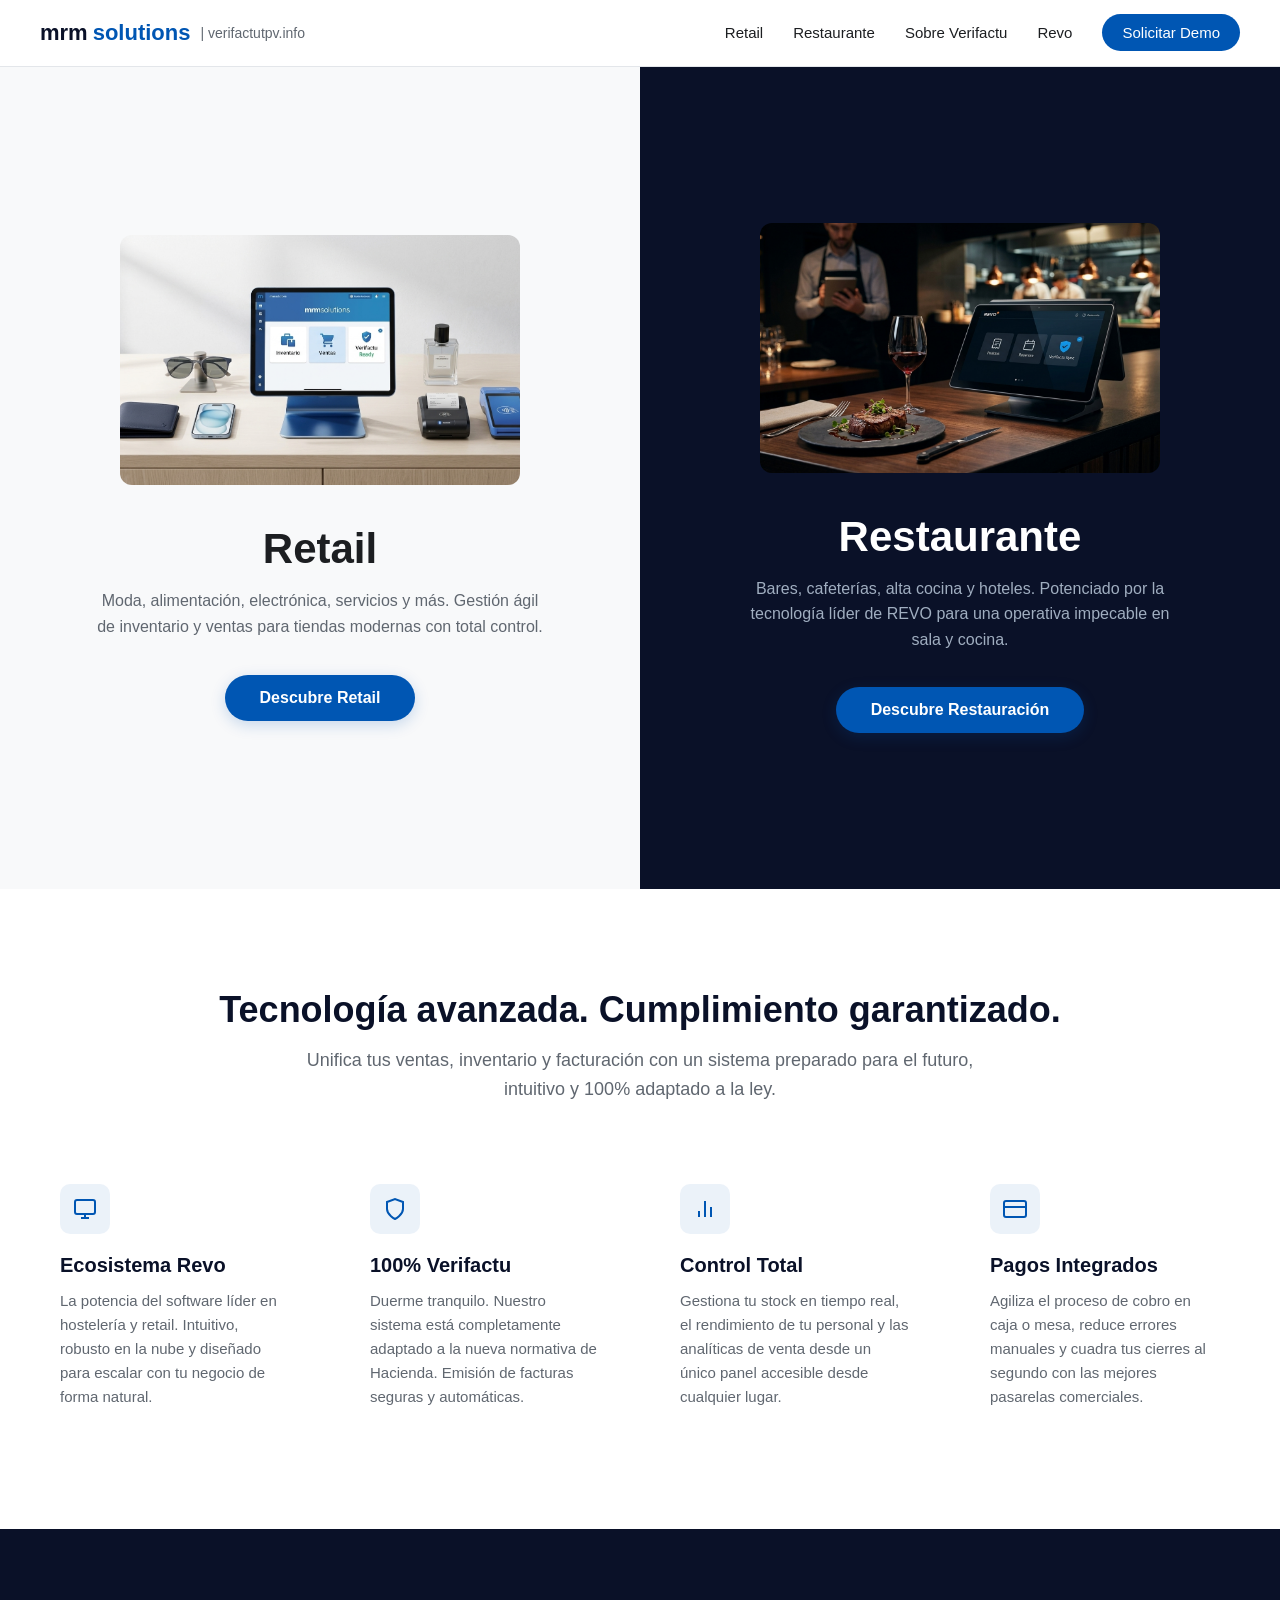
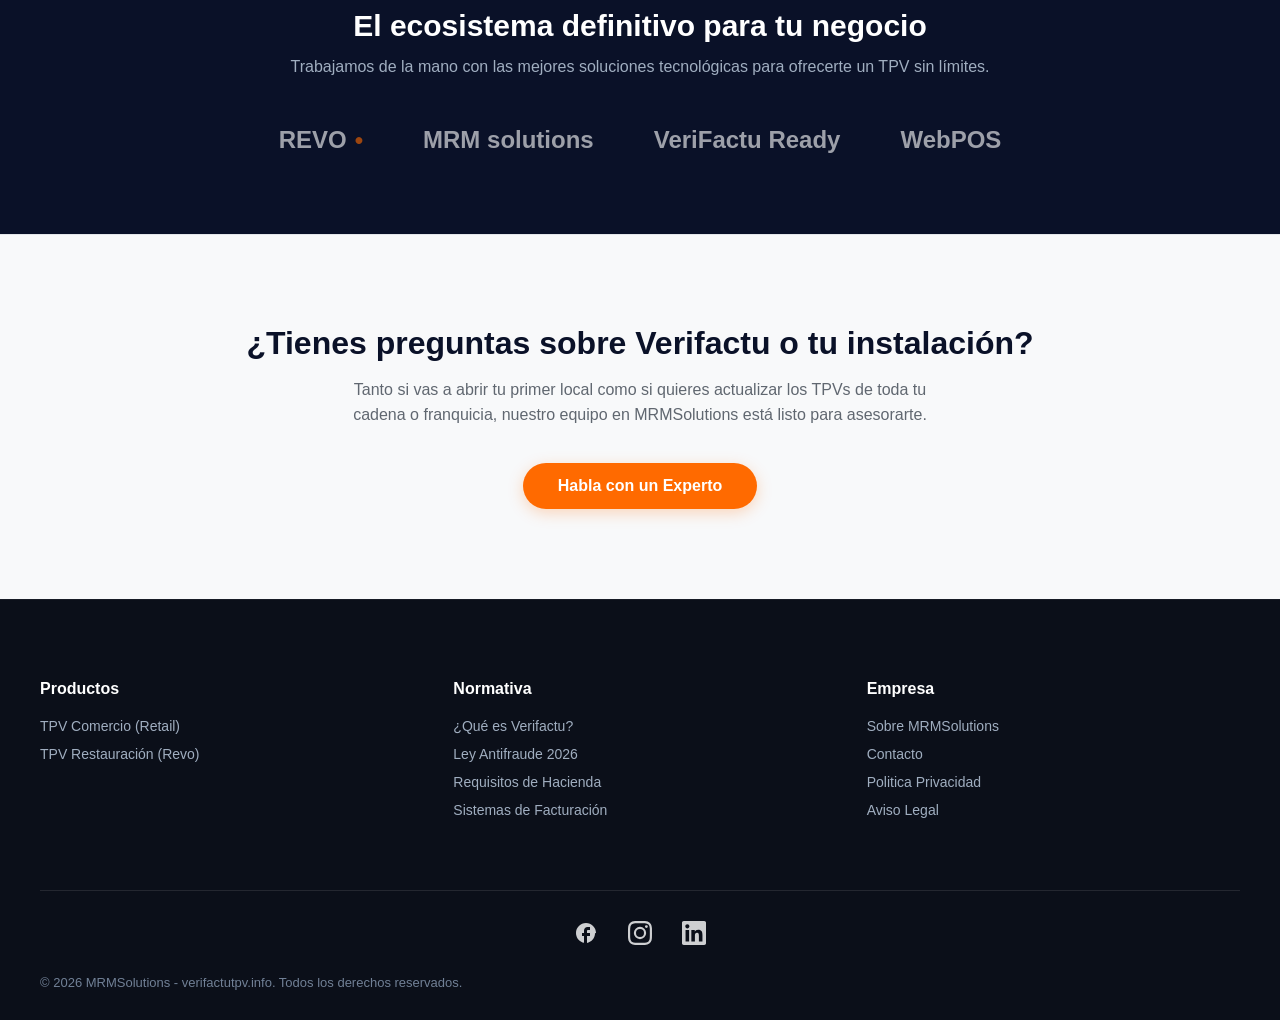
==== index.html @ 999eb77f "Web MRM Solutions/Verifactutpv" ====
<!DOCTYPE html>
<html lang="es">
<head>
    <meta charset="UTF-8">
    <meta name="viewport" content="width=device-width, initial-scale=1.0">
    <title>Verifactu TPV | Soluciones Inteligentes por MRMSolutions</title>
    <link rel="stylesheet" href="../CSS/index.css">
</head>
<body>

    <nav class="navbar">
        <a href="https://mrmsolutions.es/" class="logo mrm">
            mrm<span>solutions</span><span class="domain">| verifactutpv.info</span>
        </a>
        
        <button class="menu-toggle" id="mobile-menu" aria-label="Abrir menú">
            <span class="bar"></span>
            <span class="bar"></span>
            <span class="bar"></span>
        </button>

        <ul class="nav-links" id="nav-links">
            <li><a href="Retail.html">Retail</a></li>
            <li><a href="Restaurante.html">Restaurante</a></li>
            <li><a href="https://www.cegid.com/ib/es/sistema-verifactu/">Sobre Verifactu</a></li>
            <li><a href="https://mrmsolutions.es/revo-xef-tpv-para-restaurantes/">Revo</a></li>
            <li><a href="#contacto" class="nav-btn">Solicitar Demo</a></li>
        </ul>
    </nav>

    <section class="hero-split">
        <div class="hero-half hero-retail" id="comercio">
            <div class="hero-image-container">
                <img src ="../IMG/Retail.png" alt="Solución TPV para Retail MRMSolutions" class="hero-tpv-image">
            </div>
            <h1>Retail</h1>
            <p>Moda, alimentación, electrónica, servicios y más. Gestión ágil de inventario y ventas para tiendas modernas con total control.</p>
            <a href="Retail.html" class="btn btn-blue">Descubre Retail</a>
        </div>

        <div class="hero-half hero-restaurant" id="hosteleria">
            <div class="hero-image-container">
                <img src ="../IMG/Resturante.png" alt="Solución TPV para Restaurante MRMSolutions" class="hero-tpv-image">
            </div>
            <h1>Restaurante</h1>
            <p>Bares, cafeterías, alta cocina y hoteles. Potenciado por la tecnología líder de REVO para una operativa impecable en sala y cocina.</p>
            <a href="Restaurante.html" class="btn btn-blue">Descubre Restauración</a>
        </div>
    </section>

    <section class="features-section" id="verifactu">
        <div class="section-header">
            <h2>Tecnología avanzada. Cumplimiento garantizado.</h2>
            <p>Unifica tus ventas, inventario y facturación con un sistema preparado para el futuro, intuitivo y 100% adaptado a la ley.</p>
        </div>
        
        <div class="features-grid">
            <div class="feature-card">
                <div class="feature-icon">
                    <svg width="24" height="24" viewBox="0 0 24 24" fill="none" stroke="currentColor" stroke-width="2"><rect x="2" y="3" width="20" height="14" rx="2" ry="2"></rect><line x1="8" y1="21" x2="16" y2="21"></line><line x1="12" y1="17" x2="12" y2="21"></line></svg>
                </div>
                <h3>Ecosistema Revo</h3>
                <p>La potencia del software líder en hostelería y retail. Intuitivo, robusto en la nube y diseñado para escalar con tu negocio de forma natural.</p>
            </div>
            <div class="feature-card">
                <div class="feature-icon">
                    <svg width="24" height="24" viewBox="0 0 24 24" fill="none" stroke="currentColor" stroke-width="2"><path d="M12 22s8-4 8-10V5l-8-3-8 3v7c0 6 8 10 8 10z"></path></svg>
                </div>
                <h3>100% Verifactu</h3>
                <p>Duerme tranquilo. Nuestro sistema está completamente adaptado a la nueva normativa de Hacienda. Emisión de facturas seguras y automáticas.</p>
            </div>
            <div class="feature-card">
                <div class="feature-icon">
                    <svg width="24" height="24" viewBox="0 0 24 24" fill="none" stroke="currentColor" stroke-width="2"><line x1="18" y1="20" x2="18" y2="10"></line><line x1="12" y1="20" x2="12" y2="4"></line><line x1="6" y1="20" x2="6" y2="14"></line></svg>
                </div>
                <h3>Control Total</h3>
                <p>Gestiona tu stock en tiempo real, el rendimiento de tu personal y las analíticas de venta desde un único panel accesible desde cualquier lugar.</p>
            </div>
            <div class="feature-card">
                <div class="feature-icon">
                    <svg width="24" height="24" viewBox="0 0 24 24" fill="none" stroke="currentColor" stroke-width="2"><rect x="1" y="4" width="22" height="16" rx="2" ry="2"></rect><line x1="1" y1="10" x2="23" y2="10"></line></svg>
                </div>
                <h3>Pagos Integrados</h3>
                <p>Agiliza el proceso de cobro en caja o mesa, reduce errores manuales y cuadra tus cierres al segundo con las mejores pasarelas comerciales.</p>
            </div>
        </div>
    </section>

    <section class="ecosystem-section" id="revo">
        <h2>El ecosistema definitivo para tu negocio</h2>
        <p>Trabajamos de la mano con las mejores soluciones tecnológicas para ofrecerte un TPV sin límites.</p>
        <div class="partners-logos">
            <div class="logo-placeholder logo-revo">REVO<span>•</span></div>
            <div class="logo-placeholder">MRM solutions</div>
            <div class="logo-placeholder">VeriFactu Ready</div>
            <div class="logo-placeholder">WebPOS</div>
        </div>
    </section>

    <section class="cta-section" id="contacto">
        <h2>¿Tienes preguntas sobre Verifactu o tu instalación?</h2>
        <p>Tanto si vas a abrir tu primer local como si quieres actualizar los TPVs de toda tu cadena o franquicia, nuestro equipo en MRMSolutions está listo para asesorarte.</p>
        <a href="mailto:info@mrmsolutions.es" class="btn btn-orange">Habla con un Experto</a>
    </section>

    <footer class="footer">
        <div class="footer-grid">
            <div class="footer-col">
                <h4>Productos</h4>
                <ul>
                    <li><a href="Retail.html">TPV Comercio (Retail)</a></li>
                    <li><a href="Restaurante.html">TPV Restauración (Revo)</a></li>
                </ul>
            </div>
            <div class="footer-col">
                <h4>Normativa</h4>
                <ul>
                    <li><a href="https://www.cegid.com/ib/es/sistema-verifactu/">¿Qué es Verifactu?</a></li>
                    <li><a href="https://www.hacienda.gob.es/eu-ES/Prensa/Noticias/Paginas/2025/20250401-CM-Ampliacion-plazo-factura-electronica.aspx">Ley Antifraude 2026</a></li>
                    <li><a href="https://sede.agenciatributaria.gob.es/Sede/iva/sistemas-informaticos-facturacion-verifactu/preguntas-frecuentes/caracteristicas-requisitos-sif-capacidad-remision-etc_.html">Requisitos de Hacienda</a></li>
                    <li><a href="https://sede.agenciatributaria.gob.es/Sede/iva/sistemas-informaticos-facturacion-verifactu/preguntas-frecuentes/sistemas-verifactu.html">Sistemas de Facturación</a></li>
                </ul>
            </div>
            <div class="footer-col">
                <h4>Empresa</h4>
                <ul>
                    <li><a href="https://mrmsolutions.es/">Sobre MRMSolutions</a></li>
                    <li><a href="https://mrmsolutions.es/contactanos/">Contacto</a></li>
                    <li><a href="https://mrmsolutions.es/privacy-policy/">Politica Privacidad</a></li>
                    <li><a href="https://mrmsolutions.es/aviso-legal/">Aviso Legal</a></li>
                </ul>
            </div>
        </div>
        <div class="footer-socials">
            <a href="https://www.facebook.com/MRMFoodserviceSolutions/?locale=es_ES" aria-label="Facebook">
                <svg viewBox="0 0 24 24"><path d="M22 12c0-5.52-4.48-10-10-10S2 6.48 2 12c0 4.84 3.44 8.87 8 9.8V15H8v-3h2V9.5C10 7.57 11.57 6 13.5 6H16v3h-2c-.55 0-1 .45-1 1v2h3v3h-3v6.95c4.56-.93 8-4.96 8-9.8z"/></svg>
            </a>
            <a href="https://www.instagram.com/mrm_solutions/" aria-label="Instagram">
                <svg viewBox="0 0 24 24"><path d="M12 2.163c3.204 0 3.584.012 4.85.07 3.252.148 4.771 1.691 4.919 4.919.058 1.265.069 1.645.069 4.849 0 3.205-.012 3.584-.069 4.849-.149 3.225-1.664 4.771-4.919 4.919-1.266.058-1.644.07-4.85.07-3.204 0-3.584-.012-4.849-.07-3.26-.149-4.771-1.699-4.919-4.92-.058-1.265-.07-1.644-.07-4.849 0-3.204.013-3.583.07-4.849.149-3.227 1.664-4.771 4.919-4.919 1.266-.057 1.645-.069 4.849-.069zM12 0C8.741 0 8.333.014 7.053.072 2.695.272.273 2.69.073 7.051.014 8.333 0 8.741 0 12c0 3.259.014 3.668.072 4.948.2 4.358 2.618 6.78 6.98 6.98 1.281.058 1.689.072 4.948.072 3.259 0 3.668-.014 4.948-.072 4.354-.2 6.782-2.618 6.979-6.98.059-1.28.073-1.689.073-4.948 0-3.259-.014-3.667-.072-4.947-.196-4.354-2.617-6.78-6.979-6.98C15.668.014 15.259 0 12 0zm0 5.838a6.162 6.162 0 1 0 0 12.324 6.162 6.162 0 0 0 0-12.324zM12 16a4 4 0 1 1 0-8 4 4 0 0 1 0 8zm6.406-11.845a1.44 1.44 0 1 0 0 2.881 1.44 1.44 0 0 0 0-2.881z"/></svg>
            </a>
            <a href="https://www.linkedin.com/company/mrm-solutions-sl/?originalSubdomain=es" aria-label="LinkedIn">
                <svg viewBox="0 0 24 24"><path d="M20.447 20.452h-3.554v-5.569c0-1.328-.027-3.037-1.852-3.037-1.853 0-2.136 1.445-2.136 2.939v5.667H9.351V9h3.414v1.561h.046c.477-.9 1.637-1.85 3.37-1.85 3.601 0 4.267 2.37 4.267 5.455v6.286zM5.337 7.433c-1.144 0-2.063-.926-2.063-2.065 0-1.138.92-2.063 2.063-2.063 1.14 0 2.064.925 2.064 2.063 0 1.139-.925 2.065-2.064 2.065zm1.782 13.019H3.555V9h3.564v11.452zM22.225 0H1.771C.792 0 0 .774 0 1.729v20.542C0 23.227.792 24 1.771 24h20.451C23.2 24 24 23.227 24 22.271V1.729C24 .774 23.2 0 22.222 0z"/></svg>
            </a>
        </div>
        <div class="footer-bottom">
            <p>&copy; 2026 MRMSolutions - verifactutpv.info. Todos los derechos reservados.</p>
        </div>
    </footer>

    <script src="../JS/script.js"></script>
</body>
</html>
---- CSS/index.css ----
/* Variables de Entorno y Colores de Marca (mrmsolutions) */
:root {
    --primary-blue: #0056b3;
    --dark-blue: #0a1128;
    --accent-orange: #ff6a00;
    --light-bg: #f8f9fa;
    --text-dark: #1c1e21;
    --text-light: #ffffff;
    --grey-text: #606770;
    --border-color: #e3e6ea;
}

/* Resets Generales */
* {
    box-sizing: border-box;
    margin: 0;
    padding: 0;
    font-family: -apple-system, BlinkMacSystemFont, "Segoe UI", Roboto, Helvetica, Arial, sans-serif;
}

body {
    color: var(--text-dark);
    background-color: #ffffff;
    overflow-x: hidden;
}

/* Navbar */
.navbar {
    display: flex;
    justify-content: space-between;
    align-items: center;
    padding: 20px 40px;
    background-color: #ffffff;
    border-bottom: 1px solid var(--border-color);
    position: sticky;
    top: 0;
    z-index: 1000;
}

.logo {
    font-size: 22px;
    font-weight: 800;
    color: var(--dark-blue);
    text-decoration: none;
    display: flex;
    align-items: center;
    gap: 5px;
}

.logo span {
    color: var(--primary-blue);
}

.logo .domain {
    font-size: 14px;
    font-weight: 400;
    color: var(--grey-text);
    margin-left: 5px;
}

.nav-links {
    display: flex;
    list-style: none;
    gap: 30px;
    align-items: center;
}

.nav-links a {
    text-decoration: none;
    color: var(--text-dark);
    font-weight: 500;
    font-size: 15px;
    transition: color 0.2s ease;
}

.nav-links a:hover {
    color: var(--primary-blue);
}

.nav-btn {
    background-color: var(--primary-blue);
    color: #fff !important;
    padding: 10px 20px;
    border-radius: 50px;
    font-weight: 600;
    transition: background-color 0.2s ease;
}

.nav-btn:hover {
    background-color: #004085;
}

/* Menú Hamburguesa para Móviles */
.menu-toggle {
    display: none;
    flex-direction: column;
    cursor: pointer;
    background: transparent;
    border: none;
    gap: 4px;
}

.menu-toggle .bar {
    height: 3px;
    width: 25px;
    background-color: var(--text-dark);
    border-radius: 10px;
    transition: all 0.3s ease;
}

/* Hero Split Section */
.hero-split {
    display: flex;
    min-height: calc(100vh - 78px);
    width: 100%;
}

.hero-half {
    flex: 1;
    display: flex;
    flex-direction: column;
    justify-content: center;
    align-items: center;
    padding: 60px 40px;
    text-align: center;
    position: relative;
    transition: all 0.3s ease;
}

/* Lado Izquierdo: Retail */
.hero-retail {
    background-color: var(--light-bg);
    color: var(--text-dark);
}

/* Lado Derecho: Restaurant */
.hero-restaurant {
    background-color: var(--dark-blue);
    color: var(--text-light);
}

.hero-image-container {
    width: 100%;
    max-width: 400px;
    height: 250px;
    margin-bottom: 40px;
    display: flex;
    justify-content: center;
    align-items: center;
    border-radius: 12px;
    overflow: hidden;  /*Importante para que la imagen respete los bordes redondeados*/
    background:transparent;
}

.hero-tpv-image {
    width: 100%;
    height: 100%;
    object-fit: cover; /* Esto hace  que la imagen llene el espacio sin deformarse, recortandose un poco si es necesario */
    object-position: center; /*Centra la imagen dentro del recorte*/
    border-radius: 12 px; /* Mismo radio que el contenedor */
}

.hero-restaurant .hero-image-container {
    background: rgba(255,255,255,0.05);
}

.hero-image-placeholder {
    width: 70%;
    height: 70%;
    opacity: 0.8;
}

.hero-half h1 {
    font-size: 42px;
    font-weight: 700;
    margin-bottom: 15px;
}

.hero-half p {
    font-size: 16px;
    max-width: 450px;
    margin-bottom: 35px;
    line-height: 1.6;
}

.hero-retail p { color: var(--grey-text); }
.hero-restaurant p { color: #a0aec0; }

/* Botones */
.btn {
    display: inline-block;
    padding: 14px 35px;
    border-radius: 50px;
    font-size: 16px;
    font-weight: 600;
    text-decoration: none;
    transition: transform 0.2s ease, box-shadow 0.2s ease;
}

.btn:hover {
    transform: translateY(-2px);
}

.btn-blue {
    background-color: var(--primary-blue);
    color: #ffffff;
    box-shadow: 0 4px 15px rgba(0, 86, 179, 0.2);
}

.btn-blue:hover { background-color: #004494; }


/* Features Section */
.features-section {
    padding: 100px 40px;
    background-color: #ffffff;
    text-align: center;
}

.section-header { margin-bottom: 60px; }

.section-header h2 {
    font-size: 36px;
    font-weight: 700;
    color: var(--dark-blue);
    margin-bottom: 15px;
}

.section-header p {
    font-size: 18px;
    color: var(--grey-text);
    max-width: 700px;
    margin: 0 auto;
    line-height: 1.6;
}

.features-grid {
    display: grid;
    grid-template-columns: repeat(auto-fit, minmax(250px, 1fr));
    gap: 40px;
    max-width: 1200px;
    margin: 0 auto;
}

.feature-card {
    text-align: left;
    padding: 20px;
    transition: transform 0.3s ease, box-shadow 0.3s ease;
    border-radius: 8px;
}

.feature-card:hover {
    transform: translateY(-5px);
    box-shadow: 0 10px 25px rgba(0,0,0,0.05);
}

.feature-icon {
    width: 50px;
    height: 50px;
    background-color: rgba(0, 86, 179, 0.08);
    border-radius: 10px;
    display: flex;
    justify-content: center;
    align-items: center;
    margin-bottom: 20px;
    color: var(--primary-blue);
}

.feature-card h3 {
    font-size: 20px;
    font-weight: 600;
    margin-bottom: 12px;
    color: var(--dark-blue);
}

.feature-card p {
    font-size: 15px;
    color: var(--grey-text);
    line-height: 1.6;
}

/* Ecosystem / Partners Section */
.ecosystem-section {
    background-color: var(--dark-blue);
    color: var(--text-light);
    padding: 80px 40px;
    text-align: center;
}

.ecosystem-section h2 {
    font-size: 30px;
    margin-bottom: 15px;
    font-weight: 700;
}

.ecosystem-section p {
    color: #a0aec0;
    margin-bottom: 50px;
    font-size: 16px;
}

.partners-logos {
    display: flex;
    justify-content: center;
    align-items: center;
    gap: 60px;
    flex-wrap: wrap;
    max-width: 1000px;
    margin: 0 auto;
}

.logo-placeholder {
    font-size: 24px;
    font-weight: 700;
    opacity: 0.6;
    color: #ffffff;
    display: flex;
    align-items: center;
    gap: 8px;
}

.logo-revo span { color: var(--accent-orange); }

/* CTA Section */
.cta-section {
    background-color: var(--light-bg);
    padding: 90px 40px;
    text-align: center;
    border-top: 1px solid var(--border-color);
}

.cta-section h2 {
    font-size: 32px;
    color: var(--dark-blue);
    margin-bottom: 15px;
    font-weight: 700;
}

.cta-section p {
    font-size: 16px;
    color: var(--grey-text);
    max-width: 600px;
    margin: 0 auto 35px auto;
    line-height: 1.6;
}

.btn-orange {
    background-color: var(--accent-orange);
    color: #ffffff;
    box-shadow: 0 4px 15px rgba(255, 106, 0, 0.25);
}

.btn-orange:hover { background-color: #e05d00; }



/* Footer */
.footer {
    background-color: #0b0f19;
    color: #ffffff;
    padding: 80px 40px 30px 40px;
    font-size: 14px;
    border-top: 1px solid rgba(255,255,255,0.05);
}

.footer-socials {
    display: flex !important;          /* Forzamos que se muestre en pantalla */
    justify-content: center !important; /* Totalmente centrado horizontalmente */
    align-items: center !important;
    gap: 30px !important;              /* Separación limpia entre iconos */
    margin: 40px auto 30px auto !important;
    padding-top: 30px !important;
    border-top: 1px solid rgba(255, 255, 255, 0.1) !important; /* Línea divisoria clara */
    width: 100% !important;
    max-width: 1200px !important;
}

.footer-socials a {
    display: inline-flex !important;
    text-decoration: none !important;
    transition: transform 0.2s ease-in-out !important;
}

/* Forzamos el color blanco e impedimos que se rompa el tamaño */
.footer-socials svg {
    width: 24px !important;           /* Tamaño idéntico a la imagen original */
    height: 24px !important;
    fill: #ffffff !important;         /* ¡BLANCO OBLIGATORIO para que se vea! */
    opacity: 0.8 !important;          /* Opacidad elegante de fondo */
    transition: opacity 0.2s ease !important;
}

/* Efecto visual al pasar el ratón por encima (Hover) */
.footer-socials a:hover svg {
    opacity: 1 !important;            /* Brillo máximo */
}

.footer-socials a:hover {
    transform: translateY(-3px) !important; /* Pequeña animación hacia arriba */
}

.footer-grid {
    display: grid;
    grid-template-columns: repeat(auto-fit, minmax(200px, 1fr));
    gap: 40px;
    max-width: 1200px;
    margin: 0 auto 60px auto;
}

.footer-col h4 {
    font-size: 16px;
    font-weight: 600;
    margin-bottom: 20px;
    color: #ffffff;
}

.footer-col ul { list-style: none; }
.footer-col ul li { margin-bottom: 12px; }

.footer-col ul li a {
    color: #a0aec0;
    text-decoration: none;
    transition: color 0.2s ease;
}

.footer-col ul li a:hover { color: #ffffff; }

.footer-bottom {
    display: flex;
    justify-content: space-between;
    align-items: center;
    flex-wrap: wrap;
    gap: 20px;
    font-size: 13px;
    color: #718096;
}

.footer-legal a {
    color: #718096;
    text-decoration: none;
    margin-left: 20px;
    transition: color 0.2s;
}

.footer-legal a:hover { color: #a0aec0; }

/* Responsive Media Queries */
@media (max-width: 768px) {
    .menu-toggle { display: flex; }

    .nav-links {
        display: none;
        flex-direction: column;
        width: 100%;
        position: absolute;
        top: 73px;
        left: 0;
        background-color: #ffffff;
        padding: 20px;
        border-bottom: 1px solid var(--border-color);
        box-shadow: 0 10px 15px rgba(0,0,0,0.05);
        gap: 20px;
    }

    .nav-links.active { display: flex; }
    .nav-btn { width: 100%; text-align: center; }
    .hero-split { flex-direction: column; }
    .hero-half { padding: 80px 20px; }
    .hero-half h1 { font-size: 32px; }
    .features-section, .cta-section, .ecosystem-section { padding: 60px 20px; }
    .footer-bottom { flex-direction: column; text-align: center; }
    .footer-legal a { margin: 0 10px; }

    .footer-socials {
        gap: 22px;
        margin: 30px 0 20px 0;
    }
    .footer-bottom {
        flex-direction: column;
        text-align: center;
    }
    .footer-legal a {
        margin: 0 10px;
    }
}
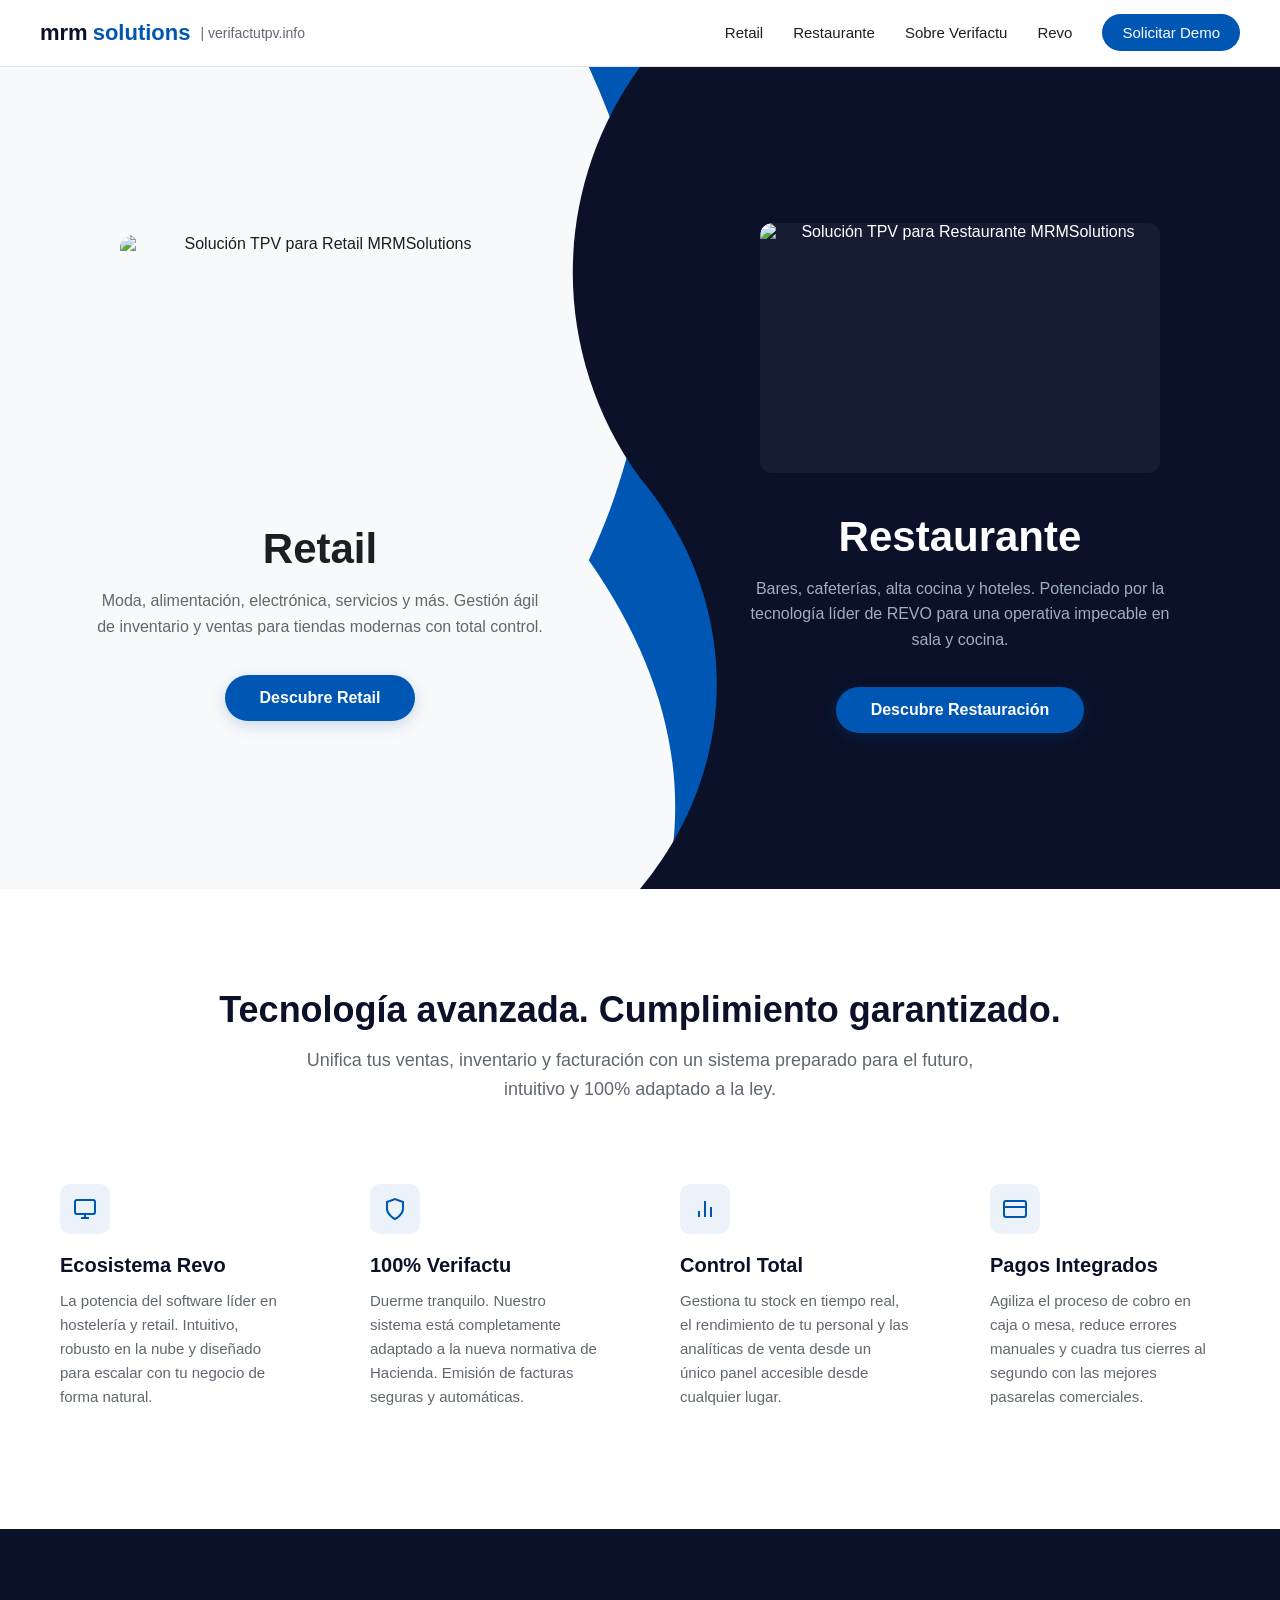
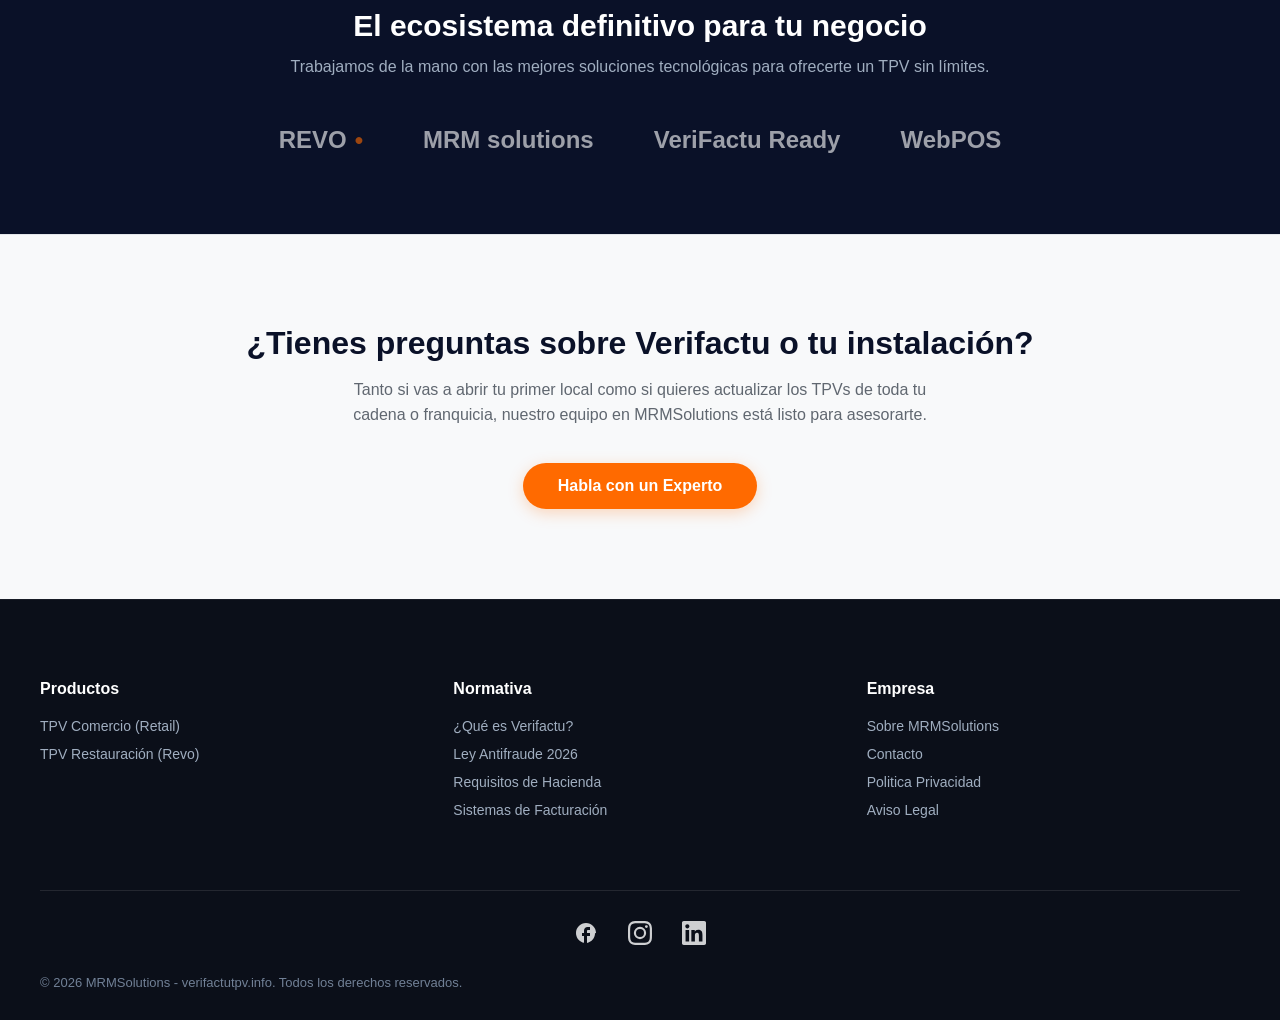
==== commit afb04fb6: "Web MRM Solutions/Verifactutpv" ====
--- a/index.html
+++ b/index.html
@@ -4,7 +4,7 @@
     <meta charset="UTF-8">
     <meta name="viewport" content="width=device-width, initial-scale=1.0">
     <title>Verifactu TPV | Soluciones Inteligentes por MRMSolutions</title>
-    <link rel="stylesheet" href="../CSS/index.css">
+    <link rel="stylesheet" href="CSS/index.css">
 </head>
 <body>
 
@@ -29,9 +29,18 @@
     </nav>
 
     <section class="hero-split">
+        <div class="clouds-background">
+            <svg class="cloud-back" preserveAspectRatio="none" viewBox="0 0 100 200">
+                <path d="M 46,0 C 52,20 52,40 46,60 C 55,80 55,100 46,120 C 53,140 53,160 46,180 C 52,190 52,195 46,200 L 100,200 L 100,0 Z"></path>
+            </svg>
+            <svg class="cloud-front" preserveAspectRatio="none" viewBox="0 0 100 200">
+                <path d="M 50,0 C 43,15 43,35 50,50 C 58,65 58,85 50,100 C 43,115 43,135 50,150 C 58,165 58,185 50,200 L 100,200 L 100,0 Z"></path>
+            </svg>
+        </div>
+
         <div class="hero-half hero-retail" id="comercio">
             <div class="hero-image-container">
-                <img src ="../IMG/Retail.png" alt="Solución TPV para Retail MRMSolutions" class="hero-tpv-image">
+                <img src ="../Pagina web verifactutpv/IMG/Retail.png" alt="Solución TPV para Retail MRMSolutions" class="hero-tpv-image">
             </div>
             <h1>Retail</h1>
             <p>Moda, alimentación, electrónica, servicios y más. Gestión ágil de inventario y ventas para tiendas modernas con total control.</p>
@@ -40,7 +49,7 @@
 
         <div class="hero-half hero-restaurant" id="hosteleria">
             <div class="hero-image-container">
-                <img src ="../IMG/Resturante.png" alt="Solución TPV para Restaurante MRMSolutions" class="hero-tpv-image">
+                <img src ="../Pagina web verifactutpv/IMG/Resturante.png" alt="Solución TPV para Restaurante MRMSolutions" class="hero-tpv-image">
             </div>
             <h1>Restaurante</h1>
             <p>Bares, cafeterías, alta cocina y hoteles. Potenciado por la tecnología líder de REVO para una operativa impecable en sala y cocina.</p>
@@ -147,6 +156,6 @@
         </div>
     </footer>
 
-    <script src="../JS/script.js"></script>
+    <script src="JS/script.js"></script>
 </body>
 </html>
--- a/CSS/index.css
+++ b/CSS/index.css
@@ -113,8 +113,53 @@
     display: flex;
     min-height: calc(100vh - 78px);
     width: 100%;
-}
-
+    position: relative; /* Contiene las nubes absolutas */
+    overflow: hidden; /* Evita scroll vertical de las nubes */
+    background-color: var(--light-bg); /* Fondo de la parte izquierda */
+}
+
+/* --- ANIMACIÓN DE NUBES --- */
+.clouds-background {
+    position: absolute;
+    top: 0;
+    left: 0;
+    width: 100%;
+    height: 200%; 
+    z-index: 0;
+    pointer-events: none;
+}
+
+.cloud-back {
+    position: absolute;
+    top: 0;
+    left: 0;
+    width: 100%;
+    height: 100%;
+    fill: var(--primary-blue);
+    animation: moveCloudBack 16s ease-in-out infinite alternate;
+}
+
+.cloud-front {
+    position: absolute;
+    top: 0;
+    left: 0;
+    width: 100%;
+    height: 100%;
+    fill: var(--dark-blue);
+    animation: moveCloudFront 10s ease-in-out infinite alternate;
+}
+
+@keyframes moveCloudFront {
+    0% { transform: translateY(-5%) scaleX(1); }
+    100% { transform: translateY(-40%) scaleX(1.02); }
+}
+
+@keyframes moveCloudBack {
+    0% { transform: translateY(-35%) scaleX(1.05); }
+    100% { transform: translateY(-10%) scaleX(0.95); }
+}
+
+/* --- CONTENIDO HERO --- */
 .hero-half {
     flex: 1;
     display: flex;
@@ -124,18 +169,19 @@
     padding: 60px 40px;
     text-align: center;
     position: relative;
+    z-index: 1; /* Por encima de las nubes */
     transition: all 0.3s ease;
 }
 
 /* Lado Izquierdo: Retail */
 .hero-retail {
-    background-color: var(--light-bg);
+    background-color: transparent; 
     color: var(--text-dark);
 }
 
 /* Lado Derecho: Restaurant */
 .hero-restaurant {
-    background-color: var(--dark-blue);
+    background-color: transparent; 
     color: var(--text-light);
 }
 
@@ -148,26 +194,20 @@
     justify-content: center;
     align-items: center;
     border-radius: 12px;
-    overflow: hidden;  /*Importante para que la imagen respete los bordes redondeados*/
-    background:transparent;
+    overflow: hidden;
+    background: transparent;
 }
 
 .hero-tpv-image {
     width: 100%;
     height: 100%;
-    object-fit: cover; /* Esto hace  que la imagen llene el espacio sin deformarse, recortandose un poco si es necesario */
-    object-position: center; /*Centra la imagen dentro del recorte*/
-    border-radius: 12 px; /* Mismo radio que el contenedor */
+    object-fit: cover;
+    object-position: center;
+    border-radius: 12px;
 }
 
 .hero-restaurant .hero-image-container {
     background: rgba(255,255,255,0.05);
-}
-
-.hero-image-placeholder {
-    width: 70%;
-    height: 70%;
-    opacity: 0.8;
 }
 
 .hero-half h1 {
@@ -352,8 +392,6 @@
 
 .btn-orange:hover { background-color: #e05d00; }
 
-
-
 /* Footer */
 .footer {
     background-color: #0b0f19;
@@ -364,13 +402,13 @@
 }
 
 .footer-socials {
-    display: flex !important;          /* Forzamos que se muestre en pantalla */
-    justify-content: center !important; /* Totalmente centrado horizontalmente */
+    display: flex !important;          
+    justify-content: center !important; 
     align-items: center !important;
-    gap: 30px !important;              /* Separación limpia entre iconos */
+    gap: 30px !important;              
     margin: 40px auto 30px auto !important;
     padding-top: 30px !important;
-    border-top: 1px solid rgba(255, 255, 255, 0.1) !important; /* Línea divisoria clara */
+    border-top: 1px solid rgba(255, 255, 255, 0.1) !important; 
     width: 100% !important;
     max-width: 1200px !important;
 }
@@ -381,22 +419,20 @@
     transition: transform 0.2s ease-in-out !important;
 }
 
-/* Forzamos el color blanco e impedimos que se rompa el tamaño */
 .footer-socials svg {
-    width: 24px !important;           /* Tamaño idéntico a la imagen original */
+    width: 24px !important;           
     height: 24px !important;
-    fill: #ffffff !important;         /* ¡BLANCO OBLIGATORIO para que se vea! */
-    opacity: 0.8 !important;          /* Opacidad elegante de fondo */
+    fill: #ffffff !important;         
+    opacity: 0.8 !important;          
     transition: opacity 0.2s ease !important;
 }
 
-/* Efecto visual al pasar el ratón por encima (Hover) */
 .footer-socials a:hover svg {
-    opacity: 1 !important;            /* Brillo máximo */
+    opacity: 1 !important;            
 }
 
 .footer-socials a:hover {
-    transform: translateY(-3px) !important; /* Pequeña animación hacia arriba */
+    transform: translateY(-3px) !important; 
 }
 
 .footer-grid {
@@ -465,6 +501,11 @@
     .nav-links.active { display: flex; }
     .nav-btn { width: 100%; text-align: center; }
     .hero-split { flex-direction: column; }
+    
+    /* Reglas para apagar la animación de nubes en móvil y asegurar contraste */
+    .clouds-background { display: none; }
+    .hero-restaurant { background-color: var(--dark-blue); }
+
     .hero-half { padding: 80px 20px; }
     .hero-half h1 { font-size: 32px; }
     .features-section, .cta-section, .ecosystem-section { padding: 60px 20px; }
@@ -475,11 +516,4 @@
         gap: 22px;
         margin: 30px 0 20px 0;
     }
-    .footer-bottom {
-        flex-direction: column;
-        text-align: center;
-    }
-    .footer-legal a {
-        margin: 0 10px;
-    }
 }
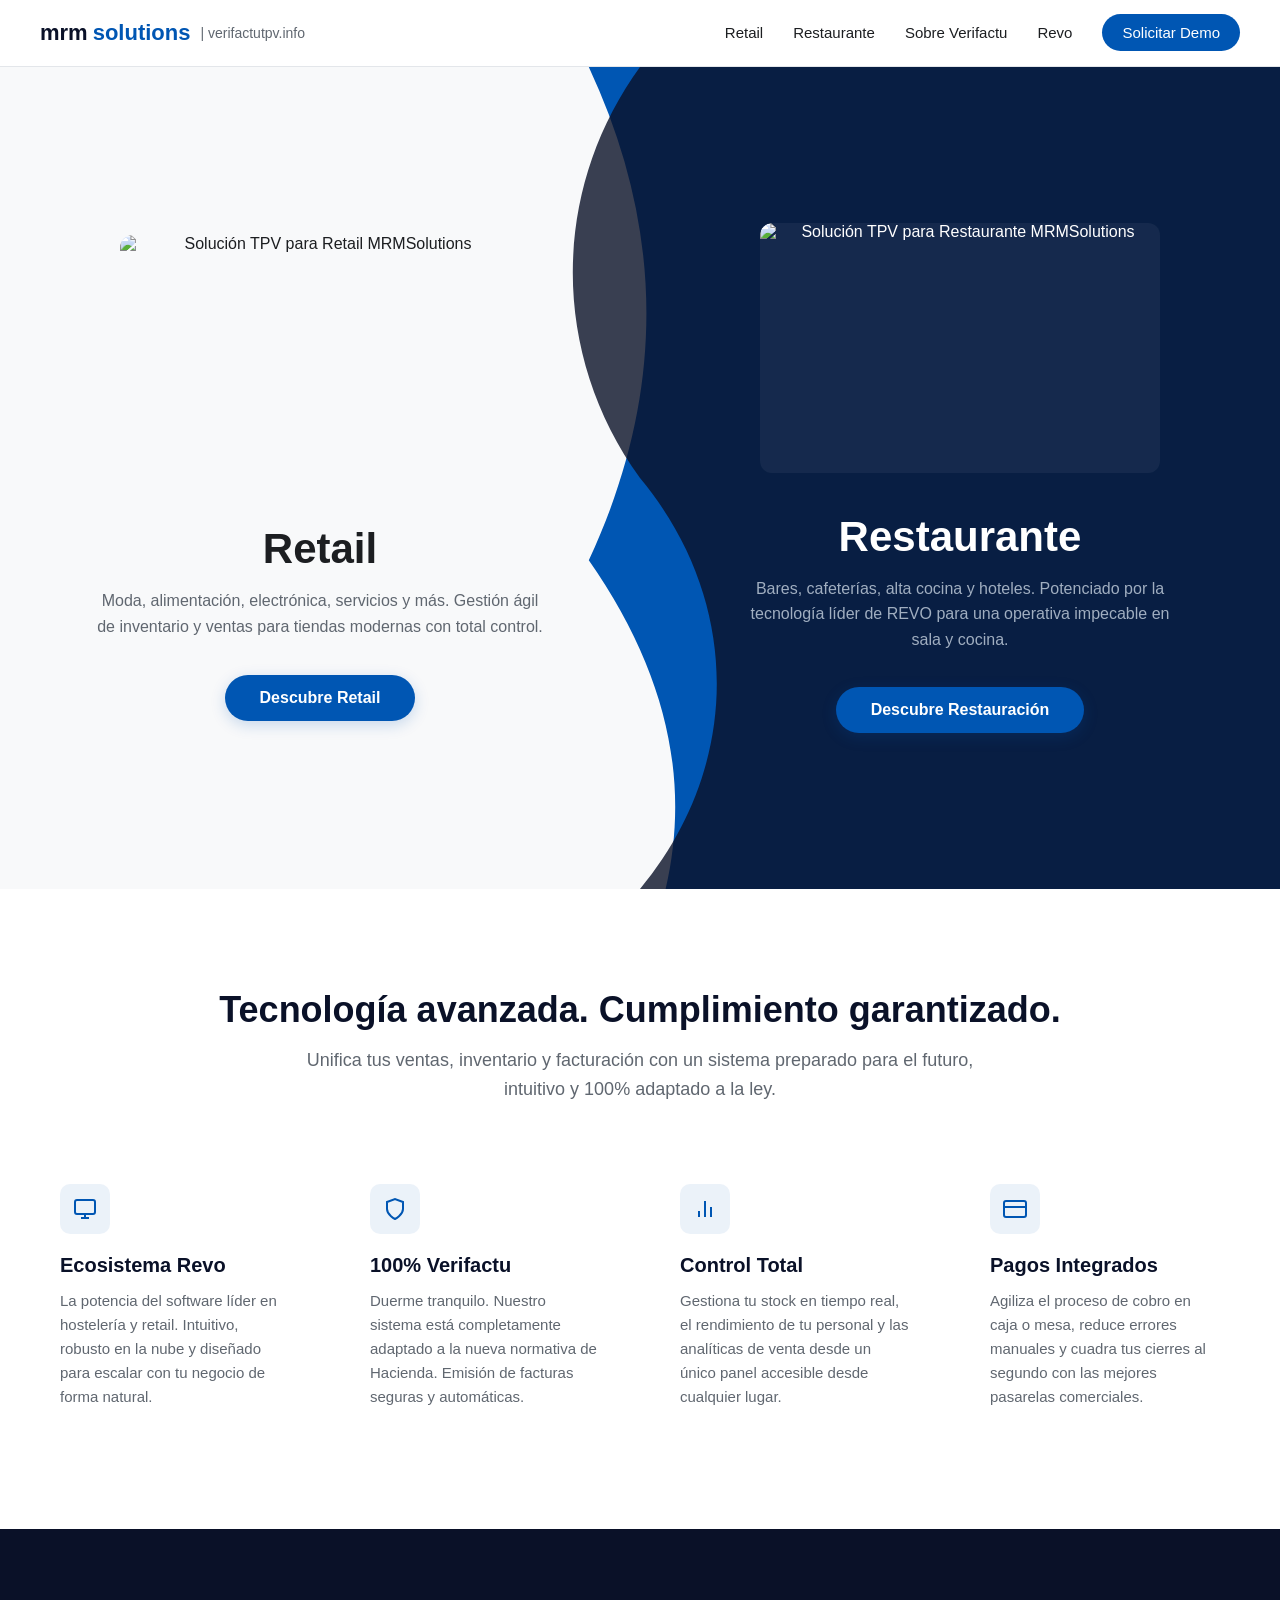
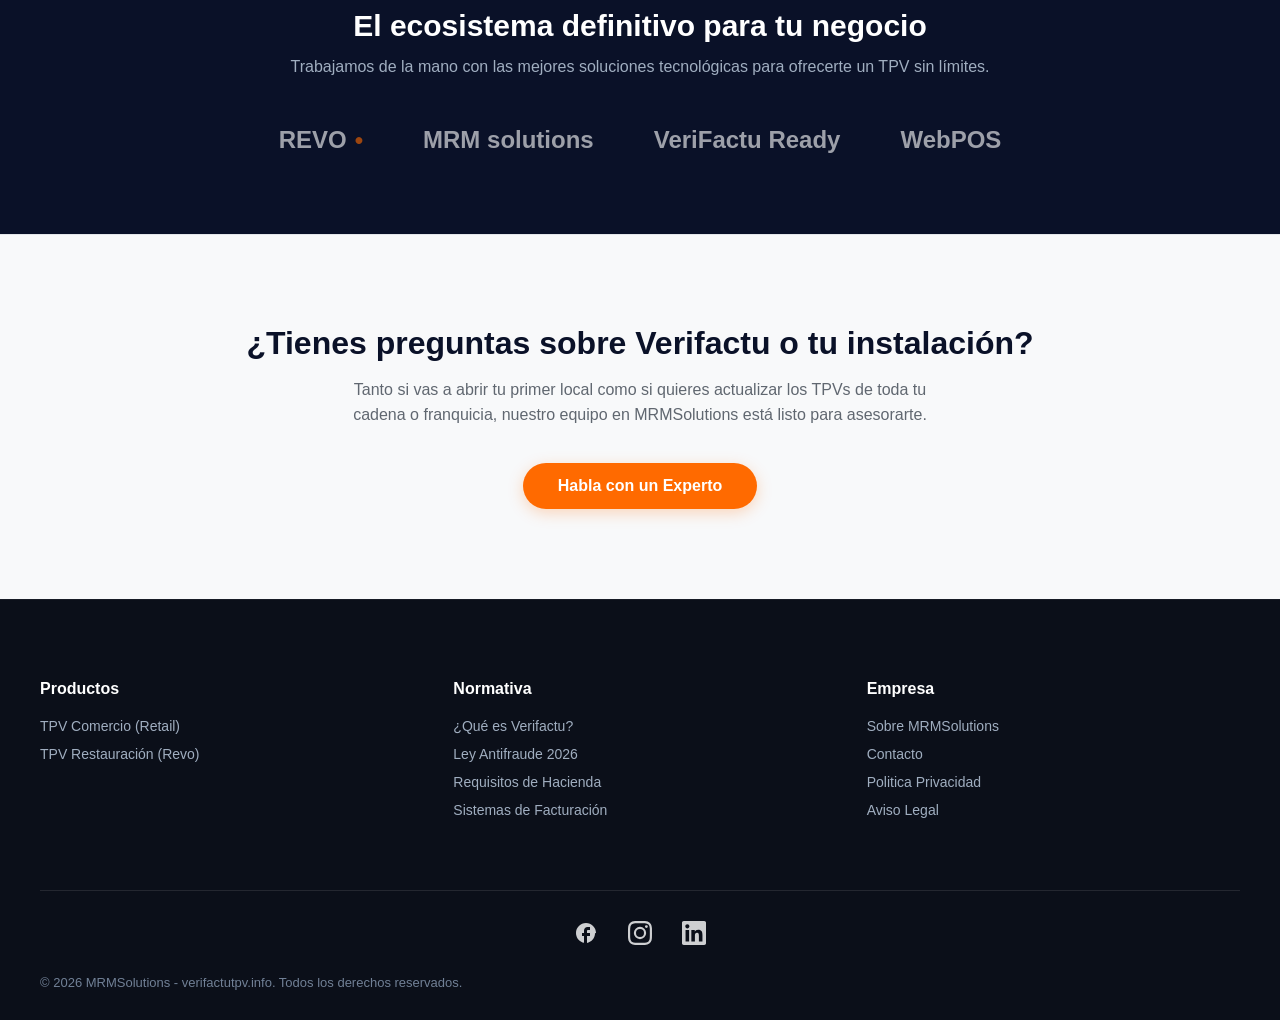
==== commit a86e22a2: "Web MRM Solutions/Verifactutpv" ====
--- a/index.html
+++ b/index.html
@@ -40,7 +40,7 @@
 
         <div class="hero-half hero-retail" id="comercio">
             <div class="hero-image-container">
-                <img src ="../Pagina web verifactutpv/IMG/Retail.png" alt="Solución TPV para Retail MRMSolutions" class="hero-tpv-image">
+                <img src ="../Pagina web verifactutpv/IMG/revo_retail4.png" alt="Solución TPV para Retail MRMSolutions" class="hero-tpv-image">
             </div>
             <h1>Retail</h1>
             <p>Moda, alimentación, electrónica, servicios y más. Gestión ágil de inventario y ventas para tiendas modernas con total control.</p>
@@ -49,7 +49,7 @@
 
         <div class="hero-half hero-restaurant" id="hosteleria">
             <div class="hero-image-container">
-                <img src ="../Pagina web verifactutpv/IMG/Resturante.png" alt="Solución TPV para Restaurante MRMSolutions" class="hero-tpv-image">
+                <img src ="../Pagina web verifactutpv/IMG/POS_HoReCa.png" alt="Solución TPV para Restaurante MRMSolutions" class="hero-tpv-image">
             </div>
             <h1>Restaurante</h1>
             <p>Bares, cafeterías, alta cocina y hoteles. Potenciado por la tecnología líder de REVO para una operativa impecable en sala y cocina.</p>
--- a/CSS/index.css
+++ b/CSS/index.css
@@ -146,6 +146,7 @@
     width: 100%;
     height: 100%;
     fill: var(--dark-blue);
+    opacity:0.8;
     animation: moveCloudFront 10s ease-in-out infinite alternate;
 }
 
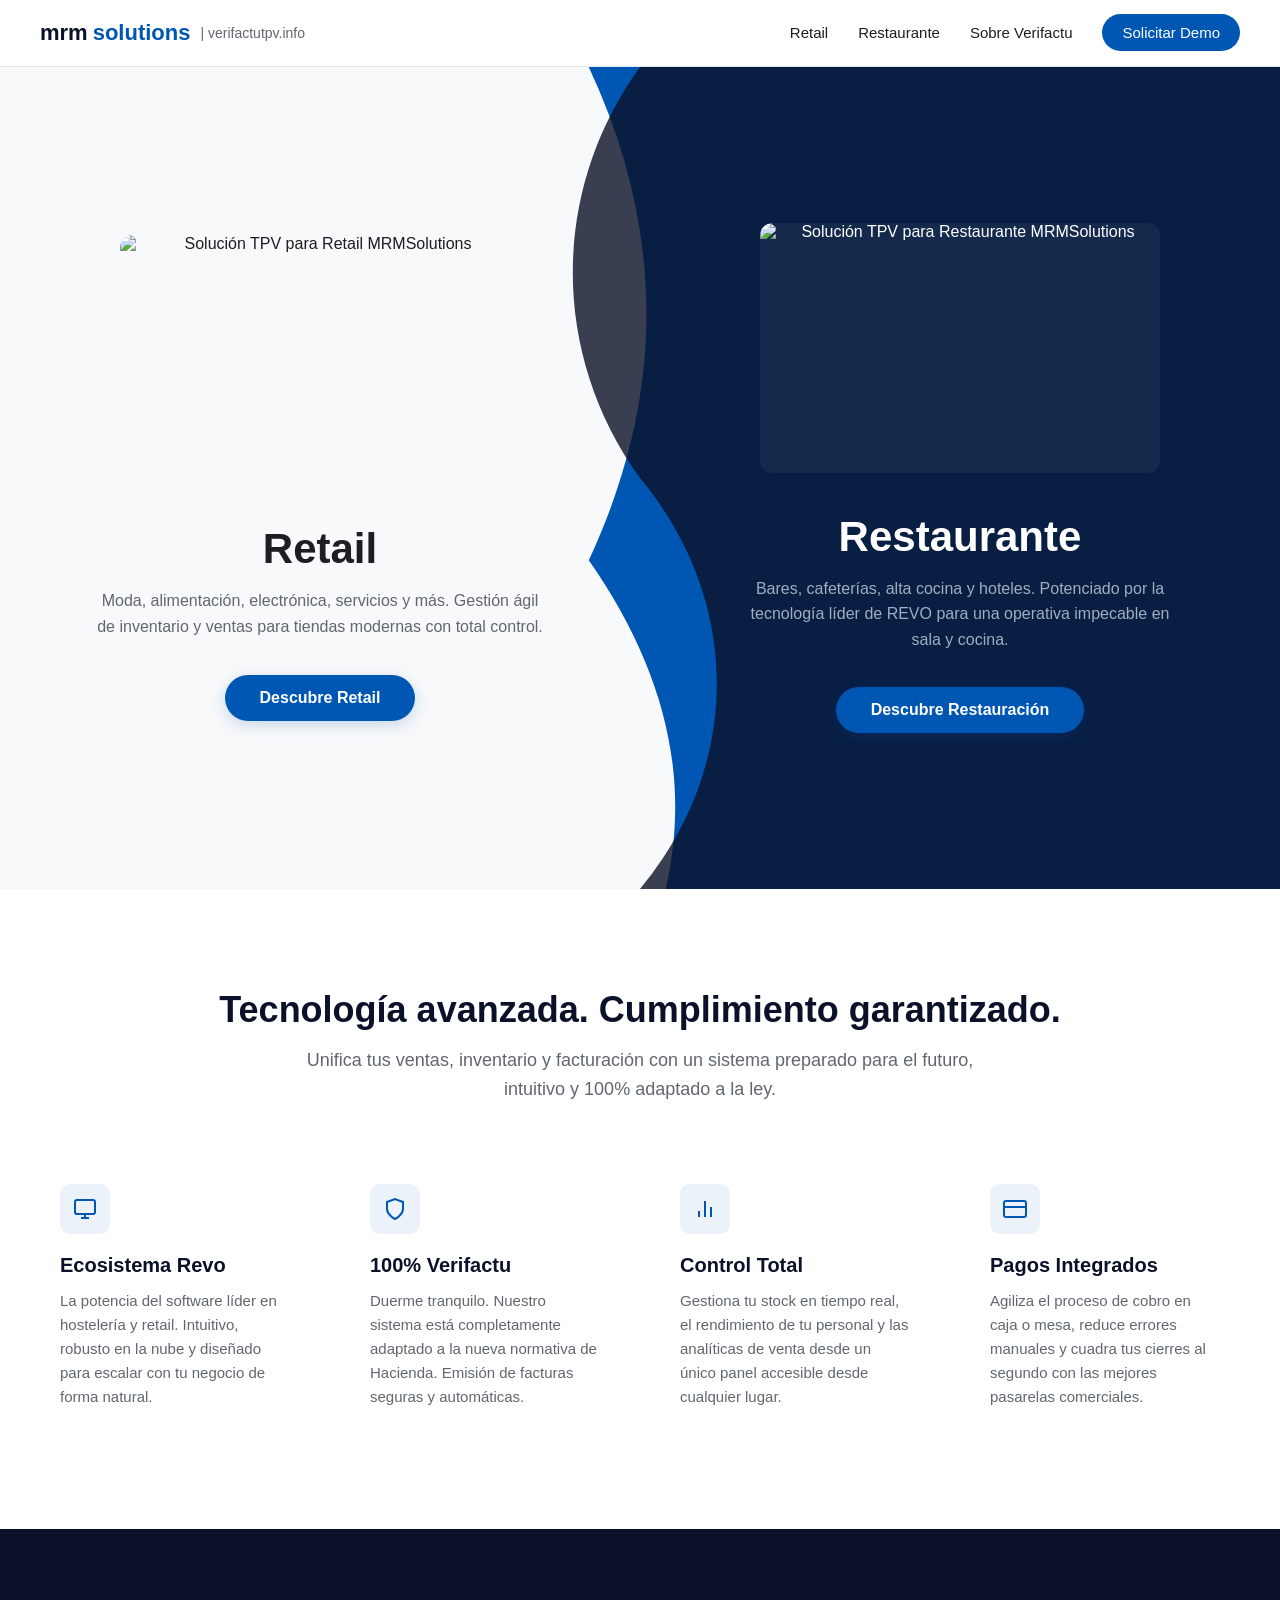
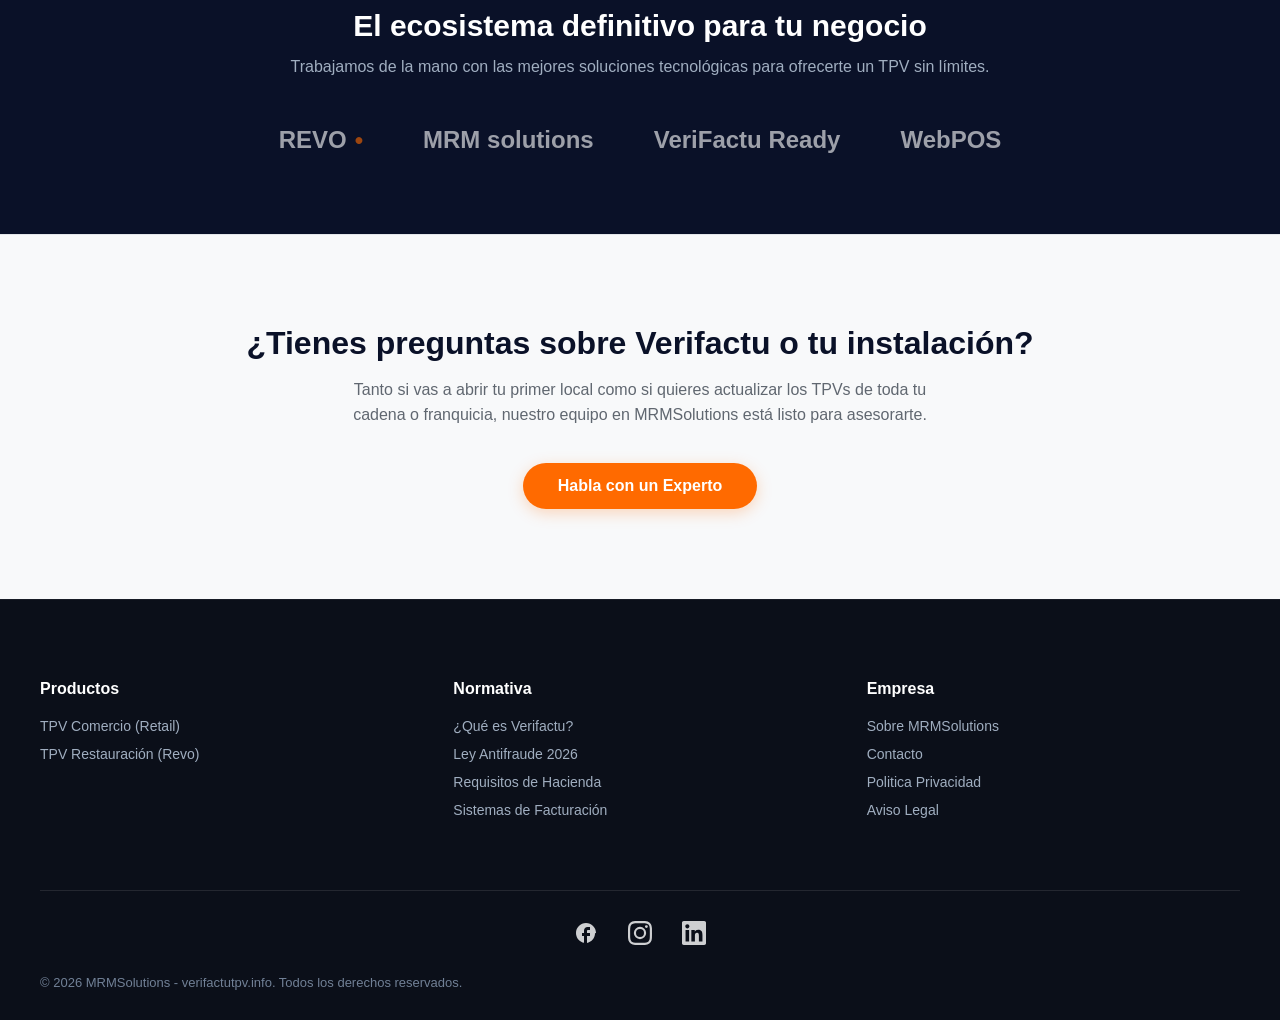
==== commit 9da45d73: "Web MRM Solutions/Verifactutpv" ====
--- a/index.html
+++ b/index.html
@@ -23,7 +23,6 @@
             <li><a href="Retail.html">Retail</a></li>
             <li><a href="Restaurante.html">Restaurante</a></li>
             <li><a href="https://www.cegid.com/ib/es/sistema-verifactu/">Sobre Verifactu</a></li>
-            <li><a href="https://mrmsolutions.es/revo-xef-tpv-para-restaurantes/">Revo</a></li>
             <li><a href="#contacto" class="nav-btn">Solicitar Demo</a></li>
         </ul>
     </nav>
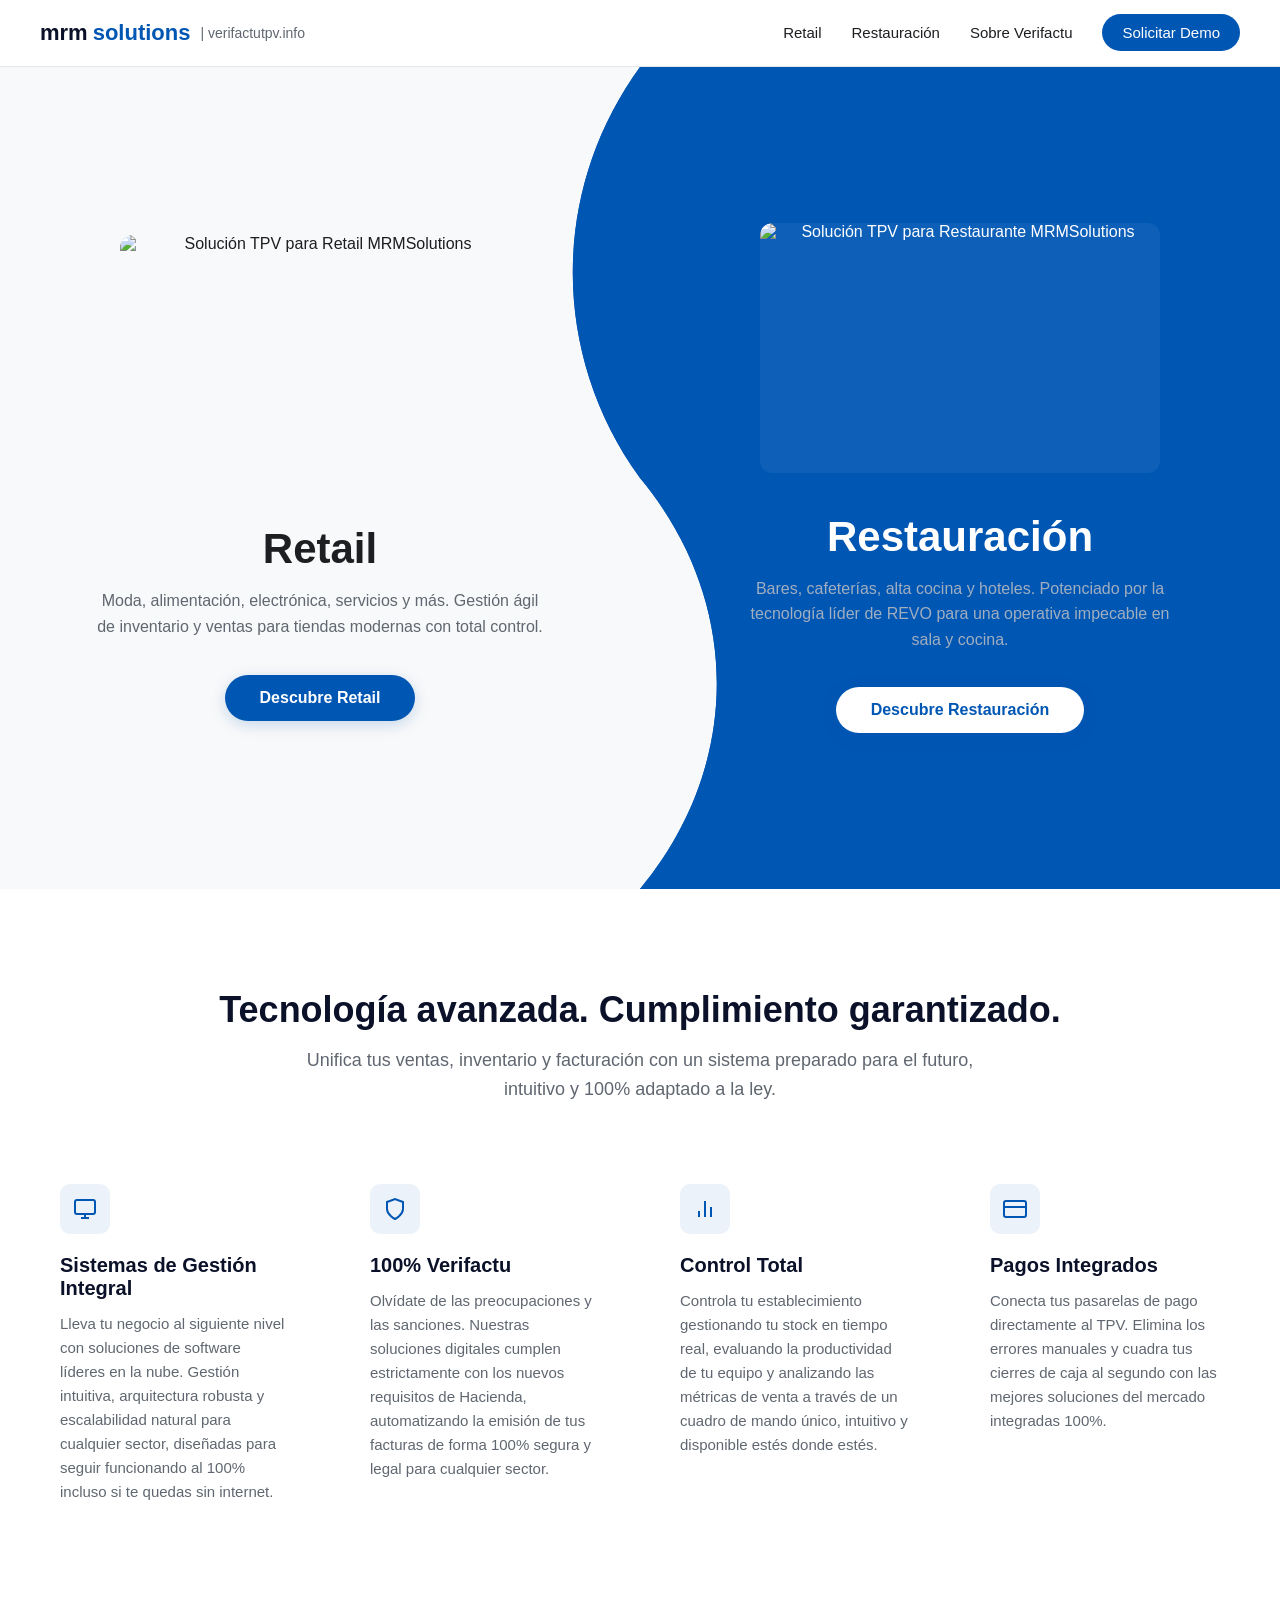
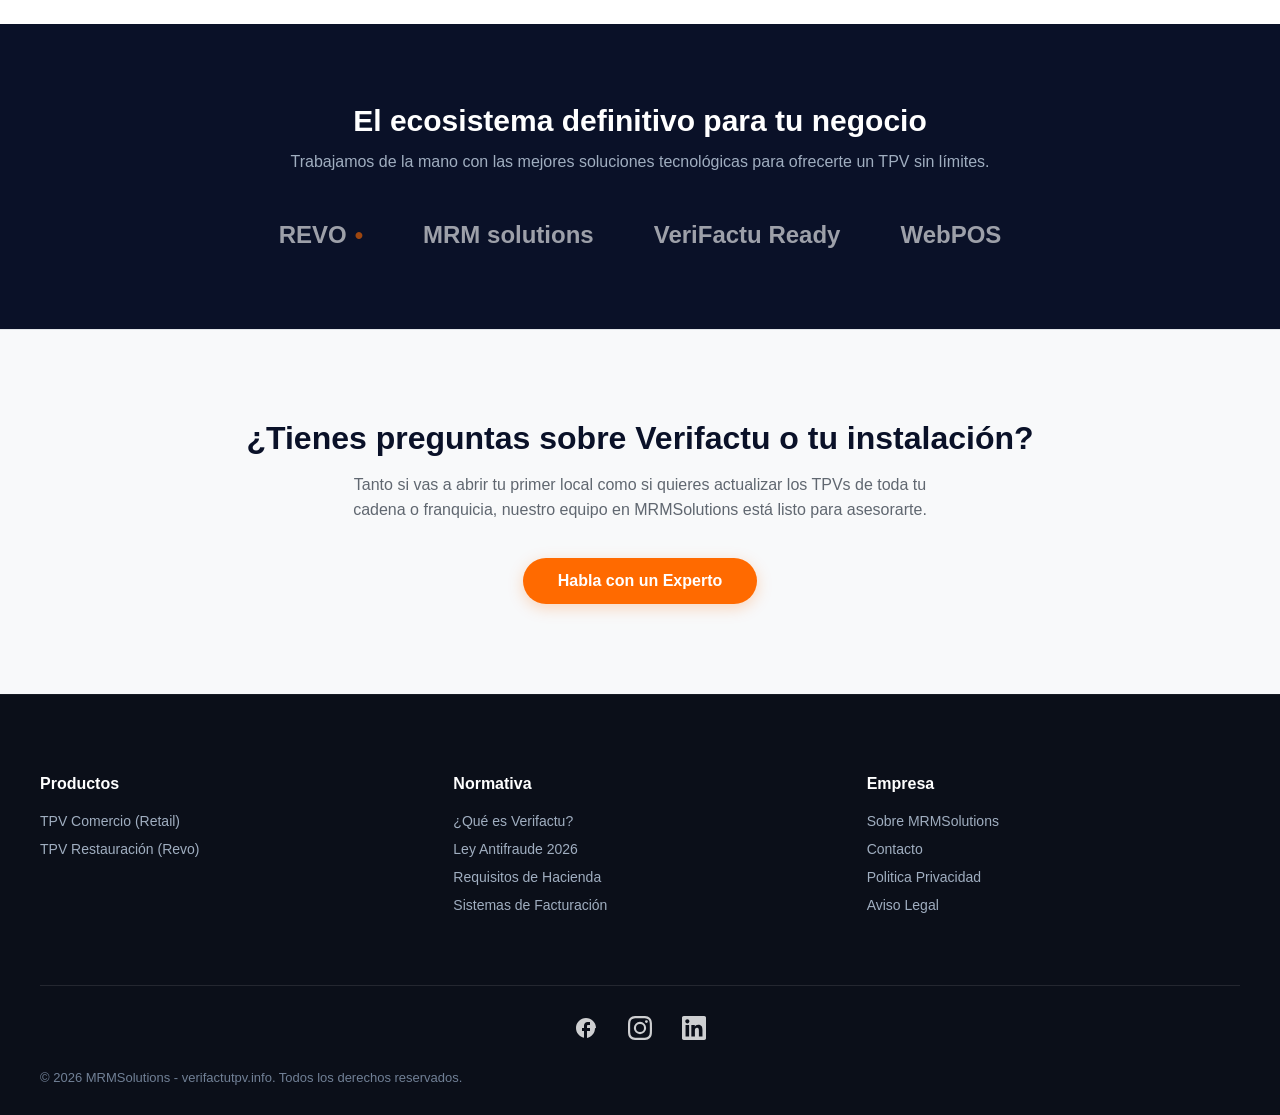
==== commit 7aff56ad: "Web MRM Solutions/VerifactuTPV" ====
--- a/index.html
+++ b/index.html
@@ -21,7 +21,7 @@
 
         <ul class="nav-links" id="nav-links">
             <li><a href="Retail.html">Retail</a></li>
-            <li><a href="Restaurante.html">Restaurante</a></li>
+            <li><a href="Restaurante.html">Restauración</a></li>
             <li><a href="https://www.cegid.com/ib/es/sistema-verifactu/">Sobre Verifactu</a></li>
             <li><a href="#contacto" class="nav-btn">Solicitar Demo</a></li>
         </ul>
@@ -30,7 +30,7 @@
     <section class="hero-split">
         <div class="clouds-background">
             <svg class="cloud-back" preserveAspectRatio="none" viewBox="0 0 100 200">
-                <path d="M 46,0 C 52,20 52,40 46,60 C 55,80 55,100 46,120 C 53,140 53,160 46,180 C 52,190 52,195 46,200 L 100,200 L 100,0 Z"></path>
+                <path d="M 50,0 C 43,15 43,35 50,50 C 58,65 58,85 50,100 C 43,115 43,135 50,150 C 58,165 58,185 50,200 L 100,200 L 100,0 Z"></path>
             </svg>
             <svg class="cloud-front" preserveAspectRatio="none" viewBox="0 0 100 200">
                 <path d="M 50,0 C 43,15 43,35 50,50 C 58,65 58,85 50,100 C 43,115 43,135 50,150 C 58,165 58,185 50,200 L 100,200 L 100,0 Z"></path>
@@ -39,7 +39,7 @@
 
         <div class="hero-half hero-retail" id="comercio">
             <div class="hero-image-container">
-                <img src ="../Pagina web verifactutpv/IMG/revo_retail4.png" alt="Solución TPV para Retail MRMSolutions" class="hero-tpv-image">
+                <img src ="IMG/revo_retail4.png" alt="Solución TPV para Retail MRMSolutions" class="hero-tpv-image">
             </div>
             <h1>Retail</h1>
             <p>Moda, alimentación, electrónica, servicios y más. Gestión ágil de inventario y ventas para tiendas modernas con total control.</p>
@@ -48,11 +48,11 @@
 
         <div class="hero-half hero-restaurant" id="hosteleria">
             <div class="hero-image-container">
-                <img src ="../Pagina web verifactutpv/IMG/POS_HoReCa.png" alt="Solución TPV para Restaurante MRMSolutions" class="hero-tpv-image">
+                <img src ="IMG/POS_HoReCa.png" alt="Solución TPV para Restaurante MRMSolutions" class="hero-tpv-image">
             </div>
-            <h1>Restaurante</h1>
+            <h1>Restauración</h1>
             <p>Bares, cafeterías, alta cocina y hoteles. Potenciado por la tecnología líder de REVO para una operativa impecable en sala y cocina.</p>
-            <a href="Restaurante.html" class="btn btn-blue">Descubre Restauración</a>
+            <a href="Restaurante.html" class="btn btn-white">Descubre Restauración</a>
         </div>
     </section>
 
@@ -67,29 +67,29 @@
                 <div class="feature-icon">
                     <svg width="24" height="24" viewBox="0 0 24 24" fill="none" stroke="currentColor" stroke-width="2"><rect x="2" y="3" width="20" height="14" rx="2" ry="2"></rect><line x1="8" y1="21" x2="16" y2="21"></line><line x1="12" y1="17" x2="12" y2="21"></line></svg>
                 </div>
-                <h3>Ecosistema Revo</h3>
-                <p>La potencia del software líder en hostelería y retail. Intuitivo, robusto en la nube y diseñado para escalar con tu negocio de forma natural.</p>
+                <h3>Sistemas de Gestión Integral</h3>
+                <p>Lleva tu negocio al siguiente nivel con soluciones de software líderes en la nube. Gestión intuitiva, arquitectura robusta y escalabilidad natural para cualquier sector, diseñadas para seguir funcionando al 100% incluso si te quedas sin internet.</p>
             </div>
             <div class="feature-card">
                 <div class="feature-icon">
                     <svg width="24" height="24" viewBox="0 0 24 24" fill="none" stroke="currentColor" stroke-width="2"><path d="M12 22s8-4 8-10V5l-8-3-8 3v7c0 6 8 10 8 10z"></path></svg>
                 </div>
                 <h3>100% Verifactu</h3>
-                <p>Duerme tranquilo. Nuestro sistema está completamente adaptado a la nueva normativa de Hacienda. Emisión de facturas seguras y automáticas.</p>
+                <p>Olvídate de las preocupaciones y las sanciones. Nuestras soluciones digitales cumplen estrictamente con los nuevos requisitos de Hacienda, automatizando la emisión de tus facturas de forma 100% segura y legal para cualquier sector.</p>
             </div>
             <div class="feature-card">
                 <div class="feature-icon">
                     <svg width="24" height="24" viewBox="0 0 24 24" fill="none" stroke="currentColor" stroke-width="2"><line x1="18" y1="20" x2="18" y2="10"></line><line x1="12" y1="20" x2="12" y2="4"></line><line x1="6" y1="20" x2="6" y2="14"></line></svg>
                 </div>
                 <h3>Control Total</h3>
-                <p>Gestiona tu stock en tiempo real, el rendimiento de tu personal y las analíticas de venta desde un único panel accesible desde cualquier lugar.</p>
+                <p>Controla tu establecimiento gestionando tu stock en tiempo real, evaluando la productividad de tu equipo y analizando las métricas de venta a través de un cuadro de mando único, intuitivo y disponible estés donde estés.</p>
             </div>
             <div class="feature-card">
                 <div class="feature-icon">
                     <svg width="24" height="24" viewBox="0 0 24 24" fill="none" stroke="currentColor" stroke-width="2"><rect x="1" y="4" width="22" height="16" rx="2" ry="2"></rect><line x1="1" y1="10" x2="23" y2="10"></line></svg>
                 </div>
                 <h3>Pagos Integrados</h3>
-                <p>Agiliza el proceso de cobro en caja o mesa, reduce errores manuales y cuadra tus cierres al segundo con las mejores pasarelas comerciales.</p>
+                <p>Conecta tus pasarelas de pago directamente al TPV. Elimina los errores manuales y cuadra tus cierres de caja al segundo con las mejores soluciones del mercado integradas 100%.</p>
             </div>
         </div>
     </section>
--- a/CSS/index.css
+++ b/CSS/index.css
@@ -145,8 +145,7 @@
     left: 0;
     width: 100%;
     height: 100%;
-    fill: var(--dark-blue);
-    opacity:0.8;
+    fill: var(--primary-blue);
     animation: moveCloudFront 10s ease-in-out infinite alternate;
 }
 
@@ -245,6 +244,12 @@
 .btn-blue {
     background-color: var(--primary-blue);
     color: #ffffff;
+    box-shadow: 0 4px 15px rgba(0, 86, 179, 0.2);
+}
+
+.btn-white {
+    background-color: #ffffff;
+    color: var(--primary-blue);
     box-shadow: 0 4px 15px rgba(0, 86, 179, 0.2);
 }
 
